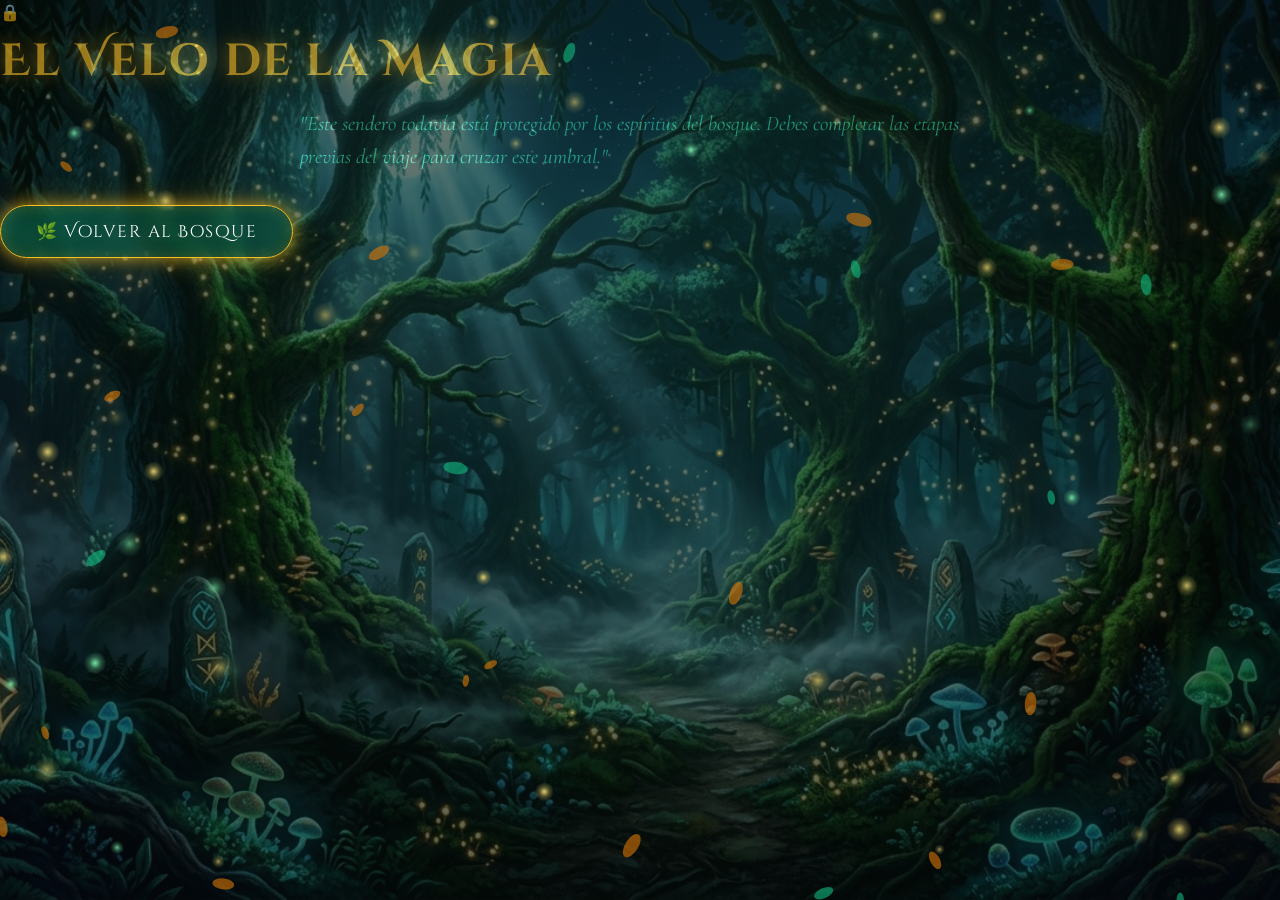
==== pages/fairy.html @ d971ac4f "Add full interactive elven birthday site Add a complete interactive "El Bosque Encantado" birthday e" ====
<!DOCTYPE html>
<html lang="es">
<head>
    <meta charset="UTF-8">
    <meta name="viewport" content="width=device-width, initial-scale=1.0">
    <title>🧝‍♀️ El Juicio de la Guardiana — Aethelgard</title>

    <link rel="preconnect" href="https://fonts.googleapis.com">
    <link rel="preconnect" href="https://fonts.gstatic.com" crossorigin>
    <link href="https://fonts.googleapis.com/css2?family=Cinzel+Decorative:wght@700&family=Cinzel:wght@500;700&family=Cormorant+Garamond:ital,wght@0,500;0,700;1,400;1,600&family=Great+Vibes&family=Outfit:wght@300;400;500;600;700&display=swap" rel="stylesheet">

    <link rel="stylesheet" href="../css/main.css">
    <link rel="stylesheet" href="../css/animations.css">
    <link rel="stylesheet" href="../css/pages/fairy.css">
    <link rel="stylesheet" href="../css/responsive.css">
</head>
<body>

    <div class="forest-backdrop"></div>
    <canvas id="particles-canvas" class="ambient-canvas"></canvas>
    <div id="cursor-magic-light" class="cursor-light"></div>
    <div class="mystic-fog-layer"></div>

    <header class="hud-controls" aria-label="Controles">
        <div></div>
        <button id="music-toggle" class="music-toggle-btn" aria-label="Música">
            <div class="music-wave-bars"><span></span><span></span><span></span></div>
        </button>
    </header>

    <main class="fairy-encounter-wrapper">
        <h1 class="section-title" style="margin-bottom: 1.2rem;">🧝‍♀️ El Juicio de la Guardiana 🧝‍♀️</h1>

        <!-- Fila de las 4 Gemas de Poder -->
        <div class="fairy-gems-row">
            <div class="fairy-power-gem" id="gem-1" title="Primera Gema de Sabiduría">💎</div>
            <div class="fairy-power-gem" id="gem-2" title="Segunda Gema de Luz">💎</div>
            <div class="fairy-power-gem" id="gem-3" title="Tercera Gema de Tiempo">💎</div>
            <div class="fairy-power-gem" id="gem-4" title="Cuarta Gema de Celebración">💎</div>
        </div>

        <!-- Diálogo de la Elfa -->
        <div class="fairy-dialogue-box">
            <p id="fairy-dialogue" class="fairy-speech-text">
                "Has seguido a mi luciérnaga hasta aquí... Pero antes de confiarte el sendero sagrado, debes superar mis cuatro enigmas. Si fallas uno solo, la niebla borrará tus pasos y volverás al inicio."
            </p>
        </div>

        <!-- Tarjeta Interactiva del Juicio -->
        <div class="trial-card-container" id="trial-card">
            <h3 class="trial-question-title" id="trial-step-label">✨ Enigma I de IV</h3>
            <p class="trial-riddle-quote" id="trial-question-text">
                Cargando enigma...
            </p>

            <div class="trial-options-grid" id="trial-options-container">
                <!-- Opciones generadas dinámicamente -->
            </div>
        </div>

        <!-- Botón de éxito final al completar las 4 gemas -->
        <div class="trial-completion-box" id="trial-completion-box">
            <button class="btn-elven pulse-glow" data-goto="path.html" data-transition="fade" style="font-size: 1.15rem; padding: 1.1rem 2.8rem;">
                🍃 Avanzar al Sendero de las Maravillas ➔
            </button>
        </div>
    </main>

    <div id="toast-container" class="toast-container" aria-live="polite"></div>

    <script type="module">
        import { NavigationManager } from "../js/navigation.js";
        import { ForestParticleEngine } from "../js/components/particles.js";
        import { MusicManager } from "../js/components/music.js";
        import { Storage } from "../js/utils/storage.js";
        import { burstSparks } from "../js/utils/dom.js";
        import { playChimeSound, playPortalOpenSound } from "../js/utils/animations.js";
        import { CONFIG } from "../js/config.js";

        document.addEventListener("DOMContentLoaded", () => {
            NavigationManager.checkAccess(Storage.STAGES.FOREST, "forest.html", Storage.STAGES.FAIRY);

            new ForestParticleEngine("particles-canvas");
            new MusicManager(CONFIG);

            const recipientName = CONFIG.nombre || "Xiaruno";

            // Los 4 Enigmas del Juicio (Trivia Especial)
            const TRIALS = [
                {
                    title: "✨ Enigma I de IV — El Protagonista Compartido",
                    question: "«Soy el protagonista que sobrevivió al terror de Louisiana y regresé para enfrentar nuevos horrores en un pueblo europeo. Mi historia conecta ambos juegos, aunque mi edad avanzó entre ellos. ¿Quién soy?»",
                    options: [
                        { text: "Chris Redfield", correct: false },
                        { text: "Leon S. Kennedy", correct: false },
                        { text: "Ethan Winters", correct: true },
                        { text: "Albert Wesker", correct: false }
                    ],
                    reaction: `"¡Exacto! Ethan Winters, quien lo arriesgó todo por su familia."`
                },
                {
                    title: "✨ Enigma II de IV — La Antagonista Oculta",
                    question: "«En Resident Evil 7, parecía solo una niña inocente rescatada, pero en realidad era la fuente de todos los horrores. Controlaba a la familia Baker con mi poder biológico. ¿Qué personaje es?»",
                    options: [
                        { text: "Mia Winters", correct: false },
                        { text: "Eveline", correct: true },
                        { text: "Zoe Baker", correct: false },
                        { text: "Marguerite Baker", correct: false }
                    ],
                    reaction: `"Sabia respuesta. Eveline (E-001), el origen de la pesadilla biológica."`
                },
                {
                    title: "✨ Enigma III de IV — El Sacrificio Revelador",
                    question: "«Mi historia culmina en Resident Evil 8 con un twist impactante: en realidad había muerto al comienzo de Resident Evil 7 y sobreviví como un mutante. Mi final implicó explotarme junto a la Megamiceta para salvar a mi familia. ¿De quién hablo?»",
                    options: [
                        { text: "Karl Heisenberg", correct: false },
                        { text: "Ethan Winters", correct: true },
                        { text: "Chris Redfield", correct: false },
                        { text: "Mother Miranda", correct: false }
                    ],
                    reaction: `"Impresionante. El sacrificio final de Ethan nunca será olvidado."`
                },
                {
                    title: "✨ Enigma IV de IV — El Escuadrón Misterioso",
                    question: "«Liderados por un personaje legendario de la saga, este equipo de élite aparece en Resident Evil 8 y tiene un papel crucial en los eventos del juego. Su líder es Chris Redfield. ¿Cómo se llama este escuadrón?»",
                    options: [
                        { text: "S.T.A.R.S.", correct: false },
                        { text: "U.B.C.S.", correct: false },
                        { text: "Hound Wolf", correct: true },
                        { text: "Delta Force", correct: false }
                    ],
                    reaction: `"¡Correcto! El legendario escuadrón Hound Wolf de Chris Redfield."`
                }
            ];

            let currentTrialIndex = 0;
            let isComplete = false;

            const dialogueEl = document.getElementById("fairy-dialogue");
            const trialCard = document.getElementById("trial-card");
            const stepLabel = document.getElementById("trial-step-label");
            const questionText = document.getElementById("trial-question-text");
            const optionsContainer = document.getElementById("trial-options-container");
            const completionBox = document.getElementById("trial-completion-box");

            function renderCurrentTrial() {
                if (currentTrialIndex >= TRIALS.length) {
                    completeTrial();
                    return;
                }

                const trial = TRIALS[currentTrialIndex];
                stepLabel.textContent = trial.title;
                questionText.textContent = trial.question;

                optionsContainer.innerHTML = "";
                const letters = ["A", "B", "C", "D"];

                trial.options.forEach((opt, idx) => {
                    const btn = document.createElement("button");
                    btn.className = "trial-option-btn";
                    btn.innerHTML = `
                        <span class="trial-option-badge">${letters[idx]}</span>
                        <span>${opt.text}</span>
                    `;

                    btn.addEventListener("click", (e) => {
                        handleChoice(opt.correct, trial.reaction, e);
                    });

                    optionsContainer.appendChild(btn);
                });
            }

            function handleChoice(isCorrect, reactionText, event) {
                if (isComplete) return;

                if (isCorrect) {
                    // Acierto: Encender gema actual
                    const gem = document.getElementById(`gem-${currentTrialIndex + 1}`);
                    if (gem) gem.classList.add("lit");

                    burstSparks(event.clientX, event.clientY, 30, ["#67e8f9", "#fbbf24", "#ffffff", "#10b981"]);
                    playChimeSound(523 + currentTrialIndex * 120, 1.2, "sine");

                    dialogueEl.textContent = reactionText;

                    currentTrialIndex++;
                    setTimeout(() => {
                        renderCurrentTrial();
                    }, 1200);
                } else {
                    // ERROR: Reiniciar todo desde la primera pregunta
                    trialCard.classList.add("shake-trial");
                    playChimeSound(240, 0.7, "sawtooth");

                    // Apagar todas las gemas
                    for (let i = 1; i <= TRIALS.length; i++) {
                        document.getElementById(`gem-${i}`)?.classList.remove("lit");
                    }

                    currentTrialIndex = 0; // Vuelve al inicio

                    dialogueEl.innerHTML = `
                        <span style="color: #f87171;">
                            "La armonía se ha quebrado... La niebla borra tus pasos y debes iniciar el juicio desde el primer enigma."
                        </span>
                    `;

                    setTimeout(() => {
                        trialCard.classList.remove("shake-trial");
                        renderCurrentTrial();
                    }, 1000);
                }
            }

            function completeTrial() {
                isComplete = true;
                trialCard.style.display = "none";
                avatarEl?.classList.add("blessed");
                playPortalOpenSound();
                burstSparks(window.innerWidth / 2, window.innerHeight / 2, 50, ["#ffffff", "#67e8f9", "#fbbf24", "#10b981"]);

                dialogueEl.innerHTML = `
                    <span style="color: var(--color-gold-bright); font-size: 1.35rem;">
                        ✨ ¡Has superado los cuatro enigmas de la Guardiana!
                    </span><br>
                    "Has demostrado sabiduría, nobleza y luz. El Sendero de las Maravillas ahora se abre ante ti."
                `;

                completionBox.style.display = "block";
            }

            renderCurrentTrial();
            NavigationManager.initLinks();
        });
    </script>
</body>
</html>
---- css/main.css ----
/**
 * 🌿 ESTILOS PRINCIPALES & SISTEMA DE DISEÑO — CARTA ÉLFICA
 */

/* ==========================================================================
   Variables y Tokens de Diseño
   ========================================================================== */
:root {
    /* Paleta Visual Élfica */
    --color-bg-deep: #050e09;
    --color-bg-forest: #0b1a12;
    --color-bg-night: #060b14;
    --color-forest-emerald: #10b981;
    --color-forest-glow: #34d399;
    --color-forest-moss: #064e3b;
    
    --color-gold-magic: #fbbf24;
    --color-gold-bright: #fef08a;
    --color-gold-dark: #b45309;
    
    --color-parchment-bg: #fbf5e6;
    --color-parchment-text: #291809;
    --color-parchment-border: #d4b28c;
    
    --color-mystic-violet: #c084fc;
    --color-lunar-cyan: #67e8f9;
    --color-text-light: #f3f4f6;
    --color-text-muted: #9ca3af;

    /* Tipografía */
    --font-heading: 'Cinzel Decorative', 'Cinzel', serif;
    --font-subheading: 'Cormorant Garamond', serif;
    --font-script: 'Great Vibes', cursive;
    --font-body: 'Outfit', -apple-system, BlinkMacSystemFont, 'Segoe UI', Roboto, sans-serif;

    /* Sombras & Resplandores */
    --glow-gold: 0 0 15px rgba(251, 191, 36, 0.6), 0 0 30px rgba(251, 191, 36, 0.3);
    --glow-emerald: 0 0 15px rgba(16, 185, 129, 0.6), 0 0 35px rgba(16, 185, 129, 0.3);
    --glow-cyan: 0 0 15px rgba(103, 232, 249, 0.6), 0 0 30px rgba(103, 232, 249, 0.3);
    --shadow-parchment: 0 20px 50px rgba(0, 0, 0, 0.7), 0 0 30px rgba(212, 178, 140, 0.2);

    /* Transiciones */
    --transition-smooth: all 0.4s cubic-bezier(0.16, 1, 0.3, 1);
    --transition-bounce: all 0.5s cubic-bezier(0.34, 1.56, 0.64, 1);

    /* Z-Index */
    --z-bg: 0;
    --z-canvas: 10;
    --z-content: 20;
    --z-hud: 100;
    --z-guide: 200;
    --z-modal: 500;
    --z-sparks: 999;
}

/* ==========================================================================
   Reset y Estilos Base
   ========================================================================== */
*, *::before, *::after {
    box-sizing: border-box;
    margin: 0;
    padding: 0;
}

html {
    scroll-behavior: smooth;
    background-color: var(--color-bg-deep);
    color: var(--color-text-light);
    font-family: var(--font-body);
    font-size: 16px;
    line-height: 1.6;
    overflow-x: hidden;
}

body {
    min-height: 100vh;
    background: radial-gradient(circle at 50% 20%, #0d281e 0%, var(--color-bg-deep) 70%, var(--color-bg-night) 100%);
    background-attachment: fixed;
    color: var(--color-text-light);
    position: relative;
    overflow-x: hidden;
}

/* Fondo con imagen del bosque encantado */
.forest-backdrop {
    position: fixed;
    top: 0;
    left: 0;
    width: 100vw;
    height: 100vh;
    background-image: url('../assets/images/background/forest-bg.jpg');
    background-size: cover;
    background-position: center bottom;
    background-repeat: no-repeat;
    opacity: 0.38;
    z-index: var(--z-bg);
    pointer-events: none;
    transition: opacity 1s ease;
}

/* Canvas de partículas de fondo */
.ambient-canvas {
    position: fixed;
    top: 0;
    left: 0;
    width: 100vw;
    height: 100vh;
    z-index: var(--z-canvas);
    pointer-events: none;
}

/* Seguidor de iluminación del cursor */
.cursor-light {
    position: fixed;
    width: 400px;
    height: 400px;
    border-radius: 50%;
    background: radial-gradient(circle, rgba(16, 185, 129, 0.08) 0%, rgba(251, 191, 36, 0.04) 40%, transparent 70%);
    transform: translate(-50%, -50%);
    pointer-events: none;
    z-index: 15;
    transition: width 0.3s ease, height 0.3s ease;
}

/* Niebla ambiental animada */
.mystic-fog-layer {
    position: fixed;
    bottom: 0;
    left: 0;
    width: 200%;
    height: 35vh;
    background: radial-gradient(ellipse at center, rgba(16, 185, 129, 0.08) 0%, rgba(6, 78, 59, 0.04) 50%, transparent 80%);
    pointer-events: none;
    z-index: 5;
    animation: driftFog 25s infinite linear alternate;
}

/* ==========================================================================
   Contenedor Principal y Escenas Individuales
   ========================================================================== */
.experience-wrapper {
    position: relative;
    z-index: var(--z-content);
    width: 100%;
    max-width: 1100px;
    min-height: 100vh;
    margin: 0 auto;
    padding: 6rem 1.5rem 4rem;
    display: flex;
    flex-direction: column;
    justify-content: center;
    align-items: center;
}

.scene-section {
    position: relative;
    width: 100%;
    min-height: 75vh;
    display: flex;
    flex-direction: column;
    justify-content: center;
    align-items: center;
    text-align: center;
    padding: 1.5rem 0.5rem;
    opacity: 0;
    transform: translateY(20px) scale(0.98);
    transition: opacity 0.5s cubic-bezier(0.16, 1, 0.3, 1), transform 0.5s cubic-bezier(0.16, 1, 0.3, 1);
}

.scene-section.active-scene {
    opacity: 1;
    transform: translateY(0) scale(1);
}

.scene-section.leaving-scene {
    opacity: 0;
    transform: translateY(-20px) scale(0.96);
}

/* Navegación al pie de cada escena */
.scene-navigation-footer {
    display: flex;
    flex-wrap: wrap;
    align-items: center;
    justify-content: center;
    gap: 1.5rem;
    margin-top: 2.5rem;
    width: 100%;
}

.btn-nav-secondary {
    background: transparent;
    border: 1px solid rgba(251, 191, 36, 0.4);
    color: var(--color-forest-glow);
    font-family: var(--font-heading);
    font-size: 0.92rem;
    padding: 0.75rem 1.4rem;
    border-radius: 9999px;
    cursor: pointer;
    backdrop-filter: blur(6px);
    transition: var(--transition-smooth);
}

.btn-nav-secondary:hover {
    background: rgba(6, 78, 59, 0.4);
    border-color: var(--color-gold-magic);
    color: #ffffff;
    box-shadow: 0 0 15px rgba(251, 191, 36, 0.4);
}

/* Tipografía de Encabezados */
.section-title {
    font-family: var(--font-heading);
    font-size: clamp(1.8rem, 4vw, 2.8rem);
    color: var(--color-gold-magic);
    text-shadow: var(--glow-gold);
    margin-bottom: 0.6rem;
    letter-spacing: 2px;
}

.section-subtitle {
    font-family: var(--font-subheading);
    font-size: clamp(1.05rem, 2vw, 1.3rem);
    color: var(--color-forest-glow);
    max-width: 680px;
    margin: 0 auto 2rem;
    font-style: italic;
}

/* ==========================================================================
   Botones Élficos y Controles
   ========================================================================== */
.btn-elven {
    display: inline-flex;
    align-items: center;
    justify-content: center;
    gap: 0.75rem;
    padding: 0.9rem 2.2rem;
    font-family: var(--font-heading);
    font-size: 1.05rem;
    letter-spacing: 1.5px;
    color: #ffffff;
    background: linear-gradient(135deg, rgba(16, 185, 129, 0.3) 0%, rgba(6, 78, 59, 0.6) 100%);
    border: 1.5px solid var(--color-gold-magic);
    border-radius: 9999px;
    cursor: pointer;
    box-shadow: var(--glow-gold), inset 0 0 15px rgba(251, 191, 36, 0.2);
    backdrop-filter: blur(8px);
    transition: var(--transition-bounce);
    position: relative;
    overflow: hidden;
    user-select: none;
}

.btn-elven:hover {
    transform: translateY(-3px) scale(1.03);
    background: linear-gradient(135deg, rgba(16, 185, 129, 0.5) 0%, rgba(251, 191, 36, 0.3) 100%);
    box-shadow: 0 0 25px rgba(251, 191, 36, 0.8), 0 0 45px rgba(16, 185, 129, 0.5);
    border-color: var(--color-gold-bright);
}

.btn-elven:active {
    transform: translateY(1px) scale(0.98);
}

/* ==========================================================================
   HUD Flotante (Barra de Progreso, Secretos & Música)
   ========================================================================== */
.hud-controls {
    position: fixed;
    top: 1rem;
    left: 0;
    right: 0;
    padding: 0 1.5rem;
    display: flex;
    align-items: center;
    justify-content: space-between;
    z-index: var(--z-hud);
    pointer-events: none;
}

.hud-controls > * {
    pointer-events: auto;
}

/* Barra de Progreso Élfica */
.elven-progress-tracker {
    display: flex;
    align-items: center;
    gap: 0.5rem;
    background: rgba(11, 26, 18, 0.85);
    border: 1px solid rgba(251, 191, 36, 0.3);
    padding: 0.35rem 0.75rem;
    border-radius: 9999px;
    backdrop-filter: blur(10px);
    box-shadow: 0 4px 20px rgba(0, 0, 0, 0.6);
}

.progress-step-node {
    display: flex;
    align-items: center;
    gap: 0.3rem;
    background: transparent;
    border: none;
    color: var(--color-text-muted);
    font-family: var(--font-heading);
    font-size: 0.78rem;
    padding: 0.25rem 0.55rem;
    border-radius: 9999px;
    cursor: pointer;
    transition: var(--transition-smooth);
}

.progress-step-node.unlocked {
    color: var(--color-forest-glow);
}

.progress-step-node.active {
    background: rgba(16, 185, 129, 0.3);
    border: 1px solid var(--color-gold-magic);
    color: var(--color-gold-bright);
    box-shadow: 0 0 10px rgba(251, 191, 36, 0.5);
}

.progress-step-node.locked {
    opacity: 0.4;
    cursor: not-allowed;
}

.hud-right-actions {
    display: flex;
    align-items: center;
    gap: 0.8rem;
}

/* Botón de Música */
.music-toggle-btn {
    width: 44px;
    height: 44px;
    border-radius: 50%;
    background: rgba(11, 26, 18, 0.85);
    border: 1.5px solid var(--color-gold-magic);
    color: var(--color-gold-magic);
    display: flex;
    align-items: center;
    justify-content: center;
    cursor: pointer;
    backdrop-filter: blur(8px);
    box-shadow: var(--glow-gold);
    transition: var(--transition-bounce);
}

.music-toggle-btn:hover {
    transform: scale(1.1);
    box-shadow: 0 0 25px rgba(251, 191, 36, 0.8);
}

.music-toggle-btn.playing {
    border-color: var(--color-forest-emerald);
    color: var(--color-forest-glow);
    box-shadow: var(--glow-emerald);
}

.music-wave-bars {
    display: flex;
    align-items: center;
    gap: 3px;
    height: 16px;
}

.music-wave-bars span {
    width: 3px;
    height: 4px;
    background-color: currentColor;
    border-radius: 2px;
    transition: height 0.2s ease;
}

.music-toggle-btn.playing .music-wave-bars span:nth-child(1) { animation: waveBar 0.8s infinite ease-in-out alternate; }
.music-toggle-btn.playing .music-wave-bars span:nth-child(2) { animation: waveBar 0.6s infinite ease-in-out alternate 0.2s; }
.music-toggle-btn.playing .music-wave-bars span:nth-child(3) { animation: waveBar 0.9s infinite ease-in-out alternate 0.4s; }

/* Badge Contador de Secretos (Deshabilitado) */
.secrets-hud-badge {
    display: none !important;
}

/* ==========================================================================
   Toasts de Notificación Mágica (Deshabilitados)
   ========================================================================== */
.toast-container {
    display: none !important;
}

.magic-toast {
    display: flex;
    align-items: center;
    gap: 0.75rem;
    padding: 0.75rem 1.4rem;
    background: rgba(11, 26, 18, 0.92);
    border: 1px solid var(--color-gold-magic);
    border-radius: 9999px;
    color: #ffffff;
    font-size: 0.95rem;
    box-shadow: var(--glow-gold), 0 10px 30px rgba(0, 0, 0, 0.8);
    backdrop-filter: blur(12px);
    opacity: 0;
    transform: translateY(20px) scale(0.95);
    transition: all 0.35s cubic-bezier(0.16, 1, 0.3, 1);
}

.magic-toast.show {
    opacity: 1;
    transform: translateY(0) scale(1);
}

/* ==========================================================================
   Chispas y Partículas DOM
   ========================================================================== */
.magic-sparkle-dot {
    position: fixed;
    border-radius: 50%;
    pointer-events: none;
    z-index: var(--z-sparks);
    animation: flySpark 0.9s cubic-bezier(0.25, 1, 0.5, 1) forwards;
}

/* ==========================================================================
   Elfa Guía (Lyra)
   ========================================================================== */
.elf-guide-container {
    position: fixed;
    bottom: 1.5rem;
    left: 1.5rem;
    display: flex;
    align-items: flex-end;
    gap: 0.75rem;
    z-index: var(--z-guide);
    opacity: 0;
    transform: translateY(30px);
    pointer-events: none;
    transition: var(--transition-smooth);
}

.elf-guide-container.active {
    opacity: 1;
    transform: translateY(0);
    pointer-events: auto;
}

.elf-avatar-wrapper {
    width: 75px;
    height: 75px;
    border-radius: 50%;
    border: 2px solid var(--color-gold-magic);
    box-shadow: var(--glow-gold);
    overflow: hidden;
    cursor: pointer;
    background: radial-gradient(circle, #064e3b, #050e09);
    animation: floatGentle 4s ease-in-out infinite;
    transition: var(--transition-bounce);
}

.elf-avatar-wrapper:hover {
    transform: scale(1.12);
}

.elf-avatar-img {
    width: 100%;
    height: 100%;
    object-fit: cover;
}

.elf-dialogue-bubble {
    background: rgba(11, 26, 18, 0.92);
    border: 1px solid var(--color-gold-magic);
    border-radius: 18px 18px 18px 4px;
    padding: 0.75rem 1.1rem;
    max-width: 250px;
    font-size: 0.88rem;
    color: var(--color-parchment-bg);
    box-shadow: 0 10px 25px rgba(0, 0, 0, 0.6), var(--glow-gold);
    backdrop-filter: blur(10px);
    opacity: 0;
    transform: scale(0.9);
    transition: var(--transition-smooth);
    pointer-events: none;
}

.elf-dialogue-bubble.visible {
    opacity: 1;
    transform: scale(1);
    pointer-events: auto;
}
---- css/animations.css ----
/**
 * ✨ ANIMACIONES KEYFRAMES & EFECTOS MÁGICOS
 */

/* Desplazamiento de niebla */
@keyframes driftFog {
    0% { transform: translateX(0) scaleY(1); }
    50% { transform: translateX(-25%) scaleY(1.1); }
    100% { transform: translateX(-50%) scaleY(1); }
}

/* Levitación suave */
@keyframes floatGentle {
    0%, 100% { transform: translateY(0px) rotate(0deg); }
    50% { transform: translateY(-8px) rotate(1deg); }
}

/* Pulso dorado */
@keyframes goldPulse {
    0%, 100% {
        box-shadow: 0 0 15px rgba(251, 191, 36, 0.4), 0 0 30px rgba(251, 191, 36, 0.2);
    }
    50% {
        box-shadow: 0 0 25px rgba(251, 191, 36, 0.9), 0 0 50px rgba(251, 191, 36, 0.5);
    }
}

/* Pulso esmeralda */
@keyframes emeraldPulse {
    0%, 100% {
        box-shadow: 0 0 15px rgba(16, 185, 129, 0.4);
    }
    50% {
        box-shadow: 0 0 30px rgba(16, 185, 129, 0.8), 0 0 50px rgba(52, 211, 153, 0.4);
    }
}

/* Vuelo de chispas mágicas */
@keyframes flySpark {
    0% {
        transform: translate(0, 0) scale(1);
        opacity: 1;
    }
    100% {
        transform: translate(var(--tx, 30px), var(--ty, 30px)) scale(0);
        opacity: 0;
    }
}

/* Barras del ecualizador de audio */
@keyframes waveBar {
    0% { height: 4px; }
    100% { height: 16px; }
}

/* Giro alegre de la elfa guía */
@keyframes spinJoy {
    0% { transform: scale(1) rotate(0deg); }
    50% { transform: scale(1.25) rotate(180deg); }
    100% { transform: scale(1) rotate(360deg); }
}

/* Parpadeo de llama de vela */
@keyframes candleFlameFlicker {
    0%, 100% {
        transform: scale(1) skewX(0deg);
        filter: drop-shadow(0 0 10px rgba(251, 191, 36, 0.9));
    }
    25% {
        transform: scale(1.05, 0.95) skewX(-2deg);
        filter: drop-shadow(0 0 14px rgba(251, 191, 36, 1));
    }
    50% {
        transform: scale(0.95, 1.08) skewX(3deg);
        filter: drop-shadow(0 0 8px rgba(245, 158, 11, 0.8));
    }
    75% {
        transform: scale(1.02, 0.98) skewX(-1deg);
        filter: drop-shadow(0 0 12px rgba(251, 191, 36, 0.95));
    }
}

/* Humo etéreo al apagar la vela */
@keyframes smokeRiseAnim {
    0% {
        transform: translateY(0) scale(0.6);
        opacity: 0.8;
    }
    50% {
        opacity: 0.5;
    }
    100% {
        transform: translateY(-50px) scale(2.2);
        opacity: 0;
    }
}

/* Vuelo de mariposa */
@keyframes butterflyFlight {
    0% {
        transform: translate(0, 0) rotate(0deg);
    }
    25% {
        transform: translate(80px, -60px) rotate(15deg);
    }
    50% {
        transform: translate(160px, 20px) rotate(-10deg);
    }
    75% {
        transform: translate(240px, -80px) rotate(20deg);
    }
    100% {
        transform: translate(320px, -120px) rotate(0deg);
        opacity: 0;
    }
}

/* Resonancia de cristal */
@keyframes crystalResonanceAnim {
    0%, 100% {
        transform: scale(1);
        filter: drop-shadow(0 0 10px var(--color-lunar-cyan));
    }
    50% {
        transform: scale(1.15);
        filter: drop-shadow(0 0 30px var(--color-lunar-cyan)) drop-shadow(0 0 50px #ffffff);
    }
}

/* Ascenso de faroles élficos flotantes */
@keyframes lanternFloatUp {
    0% {
        transform: translateY(0) translateX(0);
        opacity: 0;
    }
    10% {
        opacity: 0.95;
    }
    90% {
        opacity: 0.85;
    }
    100% {
        transform: translateY(-110vh) translateX(var(--sway-offset, 30px));
        opacity: 0;
    }
}

/* Resplandor lunar global */
body.lunar-eclipse-glow .forest-backdrop {
    filter: hue-rotate(180deg) brightness(1.4) contrast(1.1);
    transition: filter 1.5s ease;
}

/* Entrada al bosque */
body.entering-forest .forest-backdrop {
    transform: scale(1.08);
    opacity: 0.5;
    transition: transform 2s cubic-bezier(0.16, 1, 0.3, 1), opacity 2s ease;
}
---- css/pages/fairy.css ----
/**
 * 🧝‍♀️ Estilos para pages/fairy.html (El Juicio de la Guardiana Lyra)
 */

.fairy-encounter-wrapper {
    min-height: 100vh;
    display: flex;
    flex-direction: column;
    justify-content: center;
    align-items: center;
    text-align: center;
    padding: 2.5rem 1.5rem;
    position: relative;
    z-index: 20;
}

/* Retrato de la Elfa Lyra */
.fairy-grand-portrait {
    width: 135px;
    height: 135px;
    border-radius: 50%;
    border: 3px solid var(--color-gold-magic);
    box-shadow: var(--glow-gold), 0 0 50px rgba(16, 185, 129, 0.4);
    overflow: hidden;
    margin-bottom: 1.2rem;
    animation: floatGentle 5s ease-in-out infinite;
    background: radial-gradient(circle, #064e3b, #050e09);
    transition: transform 0.4s ease, box-shadow 0.4s ease;
}

.fairy-grand-portrait img {
    width: 100%;
    height: 100%;
    object-fit: cover;
}

.fairy-grand-portrait.blessed {
    box-shadow: 0 0 35px #ffffff, 0 0 70px var(--color-gold-bright), 0 0 90px #10b981;
    border-color: #ffffff;
}

/* Fila de las 3 Gemas de Poder */
.fairy-gems-row {
    display: flex;
    justify-content: center;
    gap: 1.2rem;
    margin-bottom: 1.5rem;
}

.fairy-power-gem {
    width: 38px;
    height: 38px;
    border-radius: 50%;
    background: rgba(6, 78, 59, 0.5);
    border: 1.5px solid rgba(251, 191, 36, 0.4);
    display: flex;
    align-items: center;
    justify-content: center;
    font-size: 1.2rem;
    color: rgba(255, 255, 255, 0.3);
    filter: grayscale(1);
    box-shadow: inset 0 0 8px rgba(0, 0, 0, 0.6);
    transition: all 0.5s cubic-bezier(0.16, 1, 0.3, 1);
}

.fairy-power-gem.lit {
    background: radial-gradient(circle, #ffffff 0%, #67e8f9 40%, #10b981 100%);
    border-color: var(--color-gold-bright);
    color: #ffffff;
    filter: grayscale(0);
    box-shadow: 0 0 20px #67e8f9, 0 0 35px var(--color-gold-magic);
    transform: scale(1.15);
    animation: goldPulse 2s infinite ease-in-out;
}

/* Cuadro de Diálogo de la Elfa */
.fairy-dialogue-box {
    background: rgba(11, 26, 18, 0.92);
    border: 1.5px solid var(--color-gold-magic);
    border-radius: 24px;
    padding: 1.6rem 2.2rem;
    max-width: 720px;
    margin-bottom: 1.8rem;
    box-shadow: 0 10px 35px rgba(0, 0, 0, 0.7), var(--glow-gold);
    backdrop-filter: blur(12px);
    transition: border-color 0.3s ease;
}

.fairy-speech-text {
    font-family: var(--font-subheading);
    font-size: 1.22rem;
    color: var(--color-parchment-bg);
    line-height: 1.8;
    font-style: italic;
    margin: 0;
}

/* Tarjeta del Juicio y Preguntas */
.trial-card-container {
    width: 100%;
    max-width: 760px;
    background: radial-gradient(circle at center, rgba(16, 35, 25, 0.94) 0%, rgba(6, 14, 9, 0.98) 100%);
    border: 1.5px solid rgba(251, 191, 36, 0.4);
    border-radius: 28px;
    padding: 2.2rem 2.5rem;
    box-shadow: 0 20px 60px rgba(0, 0, 0, 0.85);
    backdrop-filter: blur(12px);
    animation: fadeInUp 0.7s cubic-bezier(0.16, 1, 0.3, 1) forwards;
}

.trial-question-title {
    font-family: var(--font-heading);
    font-size: 1.15rem;
    color: var(--color-gold-bright);
    margin-bottom: 1rem;
    letter-spacing: 1px;
}

.trial-riddle-quote {
    font-family: var(--font-subheading);
    font-size: 1.3rem;
    color: var(--color-forest-glow);
    font-style: italic;
    line-height: 1.8;
    margin-bottom: 1.8rem;
}

/* Opciones de Respuesta */
.trial-options-grid {
    display: flex;
    flex-direction: column;
    gap: 0.9rem;
    width: 100%;
}

.trial-option-btn {
    background: rgba(6, 78, 59, 0.45);
    border: 1.5px solid rgba(251, 191, 36, 0.35);
    border-radius: 16px;
    padding: 1.1rem 1.6rem;
    font-family: var(--font-body);
    font-size: 1.05rem;
    color: var(--color-parchment-bg);
    cursor: pointer;
    text-align: left;
    display: flex;
    align-items: center;
    gap: 1rem;
    backdrop-filter: blur(8px);
    transition: all 0.3s cubic-bezier(0.16, 1, 0.3, 1);
    user-select: none;
}

.trial-option-btn:hover {
    transform: translateX(6px);
    background: rgba(16, 185, 129, 0.35);
    border-color: var(--color-gold-bright);
    box-shadow: 0 0 20px rgba(251, 191, 36, 0.5);
    color: #ffffff;
}

.trial-option-btn:active {
    transform: scale(0.98);
}

.trial-option-badge {
    width: 32px;
    height: 32px;
    border-radius: 50%;
    background: rgba(251, 191, 36, 0.2);
    border: 1px solid var(--color-gold-magic);
    display: flex;
    align-items: center;
    justify-content: center;
    font-family: var(--font-heading);
    font-size: 0.85rem;
    color: var(--color-gold-bright);
    flex-shrink: 0;
}

/* Botón de Éxito Final */
.trial-completion-box {
    margin-top: 2rem;
    display: none;
    animation: fadeInUp 0.8s cubic-bezier(0.16, 1, 0.3, 1) forwards;
}

/* Vibración de Error */
.trial-card-container.shake-trial {
    animation: shakeContainer 0.5s ease-in-out;
    border-color: #ef4444 !important;
}

@keyframes shakeContainer {
    0%, 100% { transform: translateX(0); }
    20%, 60% { transform: translateX(-8px); }
    40%, 80% { transform: translateX(8px); }
}
---- css/responsive.css ----
/**
 * 📱 RESPONSIVE & ADAPTABILIDAD MULTIDISPOSITIVO
 */

/* ==========================================================================
   Tablets y Pantallas Medianas (<= 1024px)
   ========================================================================== */
@media (max-width: 1024px) {
    .experience-wrapper {
        padding: 5rem 1.2rem 3rem;
    }

    .gallery-grid-container {
        grid-template-columns: repeat(2, 1fr);
        gap: 1.5rem;
    }

    .secrets-interactive-arena {
        height: 340px;
    }
}

/* ==========================================================================
   Tablets Pequeñas y Móviles Grandes (<= 768px)
   ========================================================================== */
@media (max-width: 768px) {
    .experience-wrapper {
        padding: 4.5rem 1rem 3rem;
    }

    .scene-section {
        min-height: auto;
        padding: 1rem 0.2rem;
    }

    /* HUD en móviles */
    .hud-controls {
        top: 0.6rem;
        padding: 0 0.8rem;
    }

    .elven-progress-tracker {
        max-width: 60%;
        overflow-x: auto;
        gap: 0.25rem;
        padding: 0.25rem 0.5rem;
        -webkit-overflow-scrolling: touch;
    }

    .progress-step-node .step-name {
        display: none;
    }

    .progress-step-node {
        padding: 0.3rem 0.5rem;
        font-size: 1rem;
    }

    .music-toggle-btn {
        width: 38px;
        height: 38px;
    }

    .secrets-hud-badge {
        padding: 0.35rem 0.65rem;
        font-size: 0.74rem;
    }

    /* Elfa Guía en móviles */
    .elf-guide-container {
        bottom: 0.8rem;
        left: 0.8rem;
    }

    .elf-avatar-wrapper {
        width: 55px;
        height: 55px;
    }

    .elf-dialogue-bubble {
        max-width: 180px;
        font-size: 0.76rem;
        padding: 0.5rem 0.75rem;
    }

    /* Puerta Élfica */
    .gate-portal-container {
        padding: 1.8rem 1rem;
        border-radius: 28px;
    }

    .elven-gate-arch {
        width: 160px;
        height: 210px;
    }

    .runes-grid {
        grid-template-columns: repeat(2, 1fr);
        gap: 0.8rem;
    }

    .magic-rune-stone {
        padding: 0.8rem 0.4rem;
    }

    .rune-symbol {
        font-size: 1.7rem;
    }

    /* Pergamino */
    .letter-desk-wrapper {
        padding: 2rem 1rem;
        border-radius: 20px;
    }

    .parchment-scroll {
        padding: 1.8rem 1rem;
    }

    .desk-decorations {
        top: 0.8rem;
        right: 1rem;
        gap: 0.6rem;
    }

    .letter-controls {
        flex-direction: column;
        gap: 1.2rem;
    }

    .chapter-dots-list {
        order: 2;
    }

    /* Galería */
    .gallery-grid-container {
        grid-template-columns: 1fr;
    }

    .modal-photo-img-wrapper {
        height: 220px;
    }

    /* Arena de Secretos */
    .secrets-interactive-arena {
        height: 290px;
    }

    .secret-item-rune {
        bottom: 12px;
        left: 12px;
        font-size: 1.7rem;
    }

    .secret-item-crystal {
        font-size: 2rem;
    }

    .secret-item-flower {
        bottom: 12px;
        right: 12px;
        font-size: 1.9rem;
    }

    /* Torta */
    .cake-tier-top { width: 140px; height: 55px; }
    .cake-tier-bottom { width: 210px; height: 75px; }
    .cake-plate { width: 250px; height: 18px; }
    .cake-candles-row { top: -38px; gap: 1.2rem; }
    .cake-candle { width: 10px; height: 35px; }
    .candle-flame { width: 13px; height: 20px; top: -20px; }

    /* Navegación al pie */
    .scene-navigation-footer {
        gap: 0.8rem;
        margin-top: 1.8rem;
    }

    .btn-nav-secondary {
        font-size: 0.82rem;
        padding: 0.6rem 1rem;
    }
}

/* ==========================================================================
   Móviles Compactos (<= 375px / 320px)
   ========================================================================== */
@media (max-width: 375px) {
    .section-title {
        font-size: 1.55rem;
    }

    .section-subtitle {
        font-size: 0.92rem;
    }

    .btn-elven {
        padding: 0.75rem 1.4rem;
        font-size: 0.88rem;
    }

    .intro-moon-wrapper {
        width: 95px;
        height: 95px;
    }

    .magic-modal-card {
        padding: 1.4rem 0.9rem;
    }
}

/* ==========================================================================
   Accesibilidad: Reducción de Movimiento
   ========================================================================== */
@media (prefers-reduced-motion: reduce) {
    *, *::before, *::after {
        animation-duration: 0.01ms !important;
        animation-iteration-count: 1 !important;
        transition-duration: 0.01ms !important;
        scroll-behavior: auto !important;
    }

    .ambient-canvas {
        display: none;
    }
}
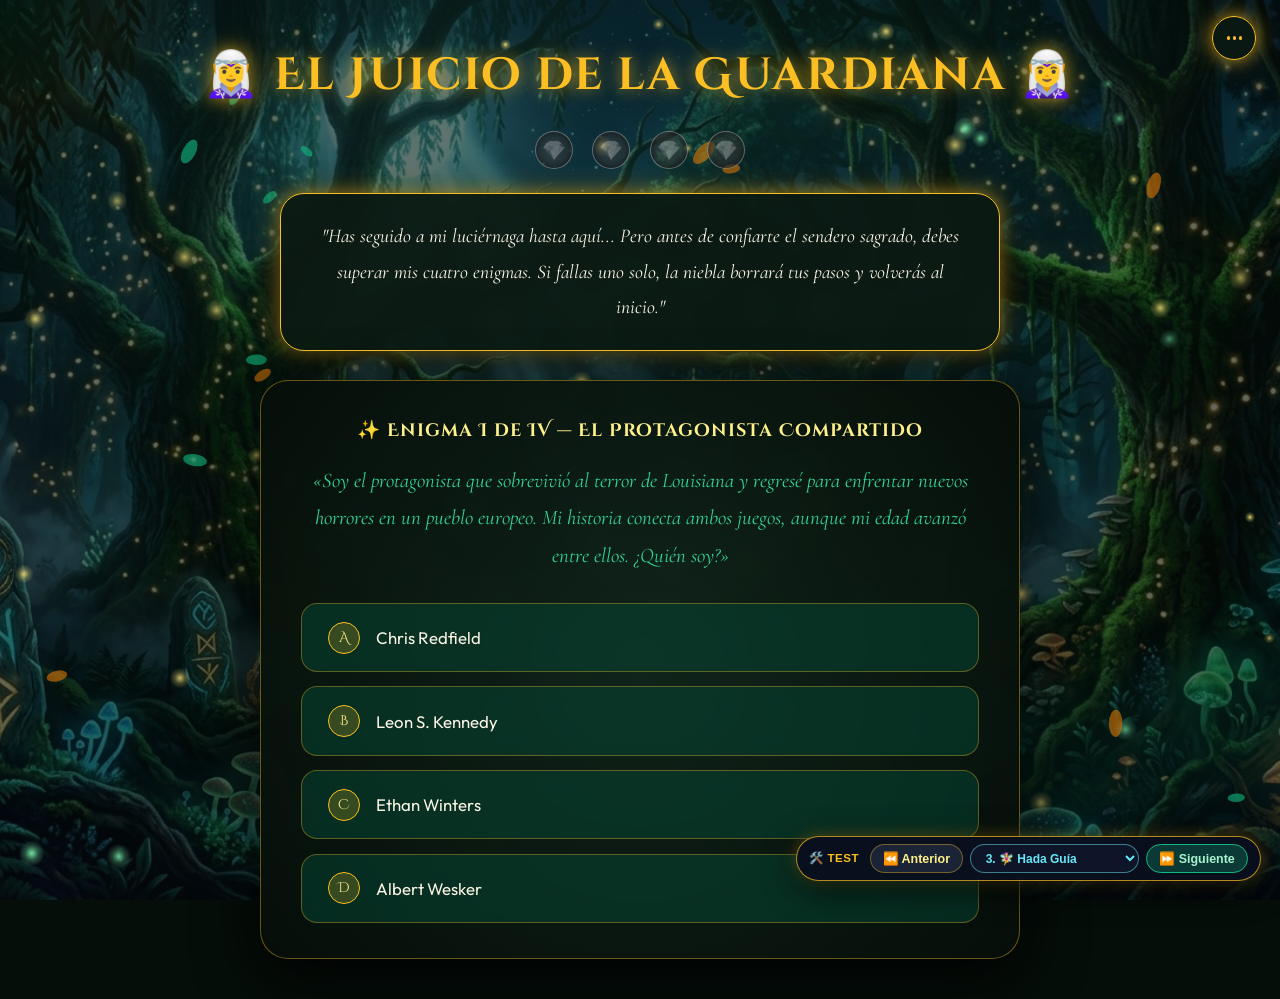
==== commit ab17d3b3: "Enable dev test mode; persist fairy stage Set DEV_TEST_MODE to true to enable the dev skip button. P" ====
--- a/pages/fairy.html
+++ b/pages/fairy.html
@@ -216,8 +216,8 @@
 
             function completeTrial() {
                 isComplete = true;
+                Storage.setStage(Storage.STAGES.FAIRY, "true");
                 trialCard.style.display = "none";
-                avatarEl?.classList.add("blessed");
                 playPortalOpenSound();
                 burstSparks(window.innerWidth / 2, window.innerHeight / 2, 50, ["#ffffff", "#67e8f9", "#fbbf24", "#10b981"]);
 
